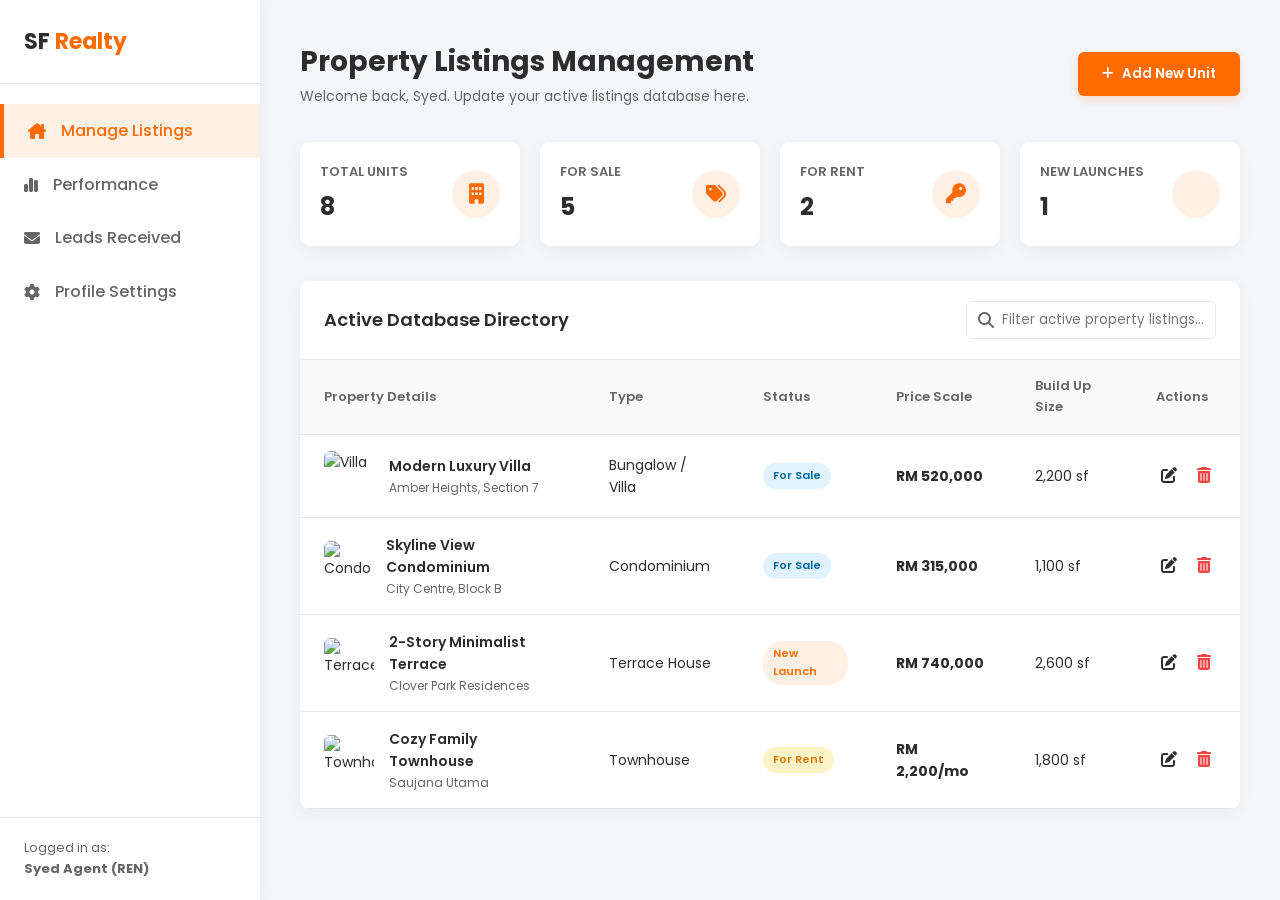
==== admin/index.html @ 4ae4e002 "feat: Implement modal functionality for property listing form; move script to admin.js" ====
<!DOCTYPE html>
<html lang="en">
<head>
    <meta charset="UTF-8">
    <meta name="viewport" content="width=device-width, initial-scale=1.0">
    <title>Admin Dashboard | SF Realty Management</title>
    <!-- Google Fonts & FontAwesome for Icons -->
    <link href="https://fonts.googleapis.com/css2?family=Poppins:wght@300;400;600;700&display=swap" rel="stylesheet">
    <link rel="stylesheet" href="https://cdnjs.cloudflare.com/ajax/libs/font-awesome/6.4.0/css/all.min.css">
    <link rel="stylesheet" href="../assets/css/base.css">
    <link rel="stylesheet" href="../assets/css/admin.css">
</head>
<body>

    <!-- Sidebar Management Navigation -->
    <div class="sidebar">
        <div class="sidebar-brand">SF <span>Realty</span></div>
        <ul class="sidebar-menu">
            <li class="active"><a href="#"><i class="fa-solid fa-house-chimney"></i> Manage Listings</a></li>
            <li><a href="#"><i class="fa-solid fa-chart-simple"></i> Performance</a></li>
            <li><a href="#"><i class="fa-solid fa-envelope"></i> Leads Received</a></li>
            <li><a href="#"><i class="fa-solid fa-gear"></i> Profile Settings</a></li>
        </ul>
        <div class="sidebar-footer">
            <p>Logged in as:</p>
            <strong>Syed Agent (REN)</strong>
        </div>
    </div>

    <!-- Main Working Panel -->
    <div class="main-content">
        
        <!-- Dashboard Top Header Bar -->
        <div class="admin-header">
            <div class="admin-title">
                <h1>Property Listings Management</h1>
                <p>Welcome back, Syed. Update your active listings database here.</p>
            </div>
            <button class="btn-add" id="openAddModalBtn"><i class="fa-solid fa-plus"></i> Add New Unit</button>
        </div>

        <!-- Quick Summary Stats Metrics -->
        <div class="stats-grid">
            <div class="stat-card">
                <div class="stat-info"><h3>Total Units</h3><p>8</p></div>
                <div class="stat-icon"><i class="fa-solid fa-building"></i></div>
            </div>
            <div class="stat-card">
                <div class="stat-info"><h3>For Sale</h3><p>5</p></div>
                <div class="stat-icon"><i class="fa-solid fa-tags"></i></div>
            </div>
            <div class="stat-card">
                <div class="stat-info"><h3>For Rent</h3><p>2</p></div>
                <div class="stat-icon"><i class="fa-solid fa-key"></i></div>
            </div>
            <div class="stat-card">
                <div class="stat-info"><h3>New Launches</h3><p>1</p></div>
                <div class="stat-icon"><i class="fa-solid fa-sparkles"></i></div>
            </div>
        </div>

        <!-- Interactive Listings Data Table Container -->
        <div class="table-container">
            <div class="table-header-tools">
                <h2>Active Database Directory</h2>
                <div class="search-bar">
                    <i class="fa-solid fa-magnifying-glass"></i>
                    <input type="text" placeholder="Filter active property listings...">
                </div>
            </div>
            
            <table>
                <thead>
                    <tr>
                        <th>Property Details</th>
                        <th>Type</th>
                        <th>Status</th>
                        <th>Price Scale</th>
                        <th>Build Up Size</th>
                        <th>Actions</th>
                    </tr>
                </thead>
                <tbody>
                    <!-- Mock Row 1 -->
                    <tr>
                        <td>
                            <div class="property-cell">
                                <img src="https://images.unsplash.com/photo-1600585154340-be6161a56a0c?auto=format&fit=crop&w=100&q=80" alt="Villa">
                                <div>
                                    <div class="property-name">Modern Luxury Villa</div>
                                    <div class="property-loc">Amber Heights, Section 7</div>
                                </div>
                            </div>
                        </td>
                        <td>Bungalow / Villa</td>
                        <td><span class="badge-status badge-sale">For Sale</span></td>
                        <td><strong>RM 520,000</strong></td>
                        <td>2,200 sf</td>
                        <td>
                            <div class="actions-cell">
                                <button class="btn-action btn-edit" title="Edit Listing"><i class="fa-solid fa-pen-to-square"></i></button>
                                <button class="btn-action btn-delete" title="Remove Listing"><i class="fa-solid fa-trash-can"></i></button>
                            </div>
                        </td>
                    </tr>
                    <!-- Mock Row 2 -->
                    <tr>
                        <td>
                            <div class="property-cell">
                                <img src="https://images.unsplash.com/photo-1605276374104-dee2a0ed3cd6?auto=format&fit=crop&w=100&q=80" alt="Condo">
                                <div>
                                    <div class="property-name">Skyline View Condominium</div>
                                    <div class="property-loc">City Centre, Block B</div>
                                </div>
                            </div>
                        </td>
                        <td>Condominium</td>
                        <td><span class="badge-status badge-sale">For Sale</span></td>
                        <td><strong>RM 315,000</strong></td>
                        <td>1,100 sf</td>
                        <td>
                            <div class="actions-cell">
                                <button class="btn-action btn-edit" title="Edit Listing"><i class="fa-solid fa-pen-to-square"></i></button>
                                <button class="btn-action btn-delete" title="Remove Listing"><i class="fa-solid fa-trash-can"></i></button>
                            </div>
                        </td>
                    </tr>
                    <!-- Mock Row 3 -->
                    <tr>
                        <td>
                            <div class="property-cell">
                                <img src="https://images.unsplash.com/photo-1580587771525-78b9dba3b914?auto=format&fit=crop&w=100&q=80" alt="Terrace">
                                <div>
                                    <div class="property-name">2-Story Minimalist Terrace</div>
                                    <div class="property-loc">Clover Park Residences</div>
                                </div>
                            </div>
                        </td>
                        <td>Terrace House</td>
                        <td><span class="badge-status badge-launch">New Launch</span></td>
                        <td><strong>RM 740,000</strong></td>
                        <td>2,600 sf</td>
                        <td>
                            <div class="actions-cell">
                                <button class="btn-action btn-edit" title="Edit Listing"><i class="fa-solid fa-pen-to-square"></i></button>
                                <button class="btn-action btn-delete" title="Remove Listing"><i class="fa-solid fa-trash-can"></i></button>
                            </div>
                        </td>
                    </tr>
                    <!-- Mock Row 4 -->
                    <tr>
                        <td>
                            <div class="property-cell">
                                <img src="https://images.unsplash.com/photo-1568605114967-8130f3a36994?auto=format&fit=crop&w=100&q=80" alt="Townhouse">
                                <div>
                                    <div class="property-name">Cozy Family Townhouse</div>
                                    <div class="property-loc">Saujana Utama</div>
                                </div>
                            </div>
                        </td>
                        <td>Townhouse</td>
                        <td><span class="badge-status badge-rent">For Rent</span></td>
                        <td><strong>RM 2,200/mo</strong></td>
                        <td>1,800 sf</td>
                        <td>
                            <div class="actions-cell">
                                <button class="btn-action btn-edit" title="Edit Listing"><i class="fa-solid fa-pen-to-square"></i></button>
                                <button class="btn-action btn-delete" title="Remove Listing"><i class="fa-solid fa-trash-can"></i></button>
                            </div>
                        </td>
                    </tr>
                </tbody>
            </table>
        </div>
    </div>

    <!-- Add New Listing Dialog Modal Overlay Box -->
    <div class="modal-overlay" id="addModalOverlay">
        <div class="modal-box">
            <div class="modal-header">
                <h3>Create New Property Record</h3>
                <button class="btn-close-modal" id="closeModalBtn">&times;</button>
            </div>
            <form class="modal-form" id="listingForm">
                <div class="form-group full-width">
                    <label>Property Listing Title</label>
                    <input type="text" placeholder="e.g., Luxury Corner Lot Semi-D" required>
                </div>
                <div class="form-group full-width">
                    <label>Location Area Address</label>
                    <input type="text" placeholder="e.g., Setia Alam, Shah Alam" required>
                </div>
                <div class="form-group">
                    <label>Listing Status</label>
                    <select required>
                        <option value="sale">For Sale</option>
                        <option value="rent">For Rent</option>
                        <option value="launch">New Launch</option>
                    </select>
                </div>
                <div class="form-group">
                    <label>Property Category</label>
                    <select required>
                        <option value="terrace">Terrace House</option>
                        <option value="condo">Condominium</option>
                        <option value="semi-d">Semi-D</option>
                        <option value="bungalow">Bungalow</option>
                    </select>
                </div>
                <div class="form-group">
                    <label>Price Value (RM)</label>
                    <input type="text" placeholder="e.g., 650000" required>
                </div>
                <div class="form-group">
                    <label>Build Up Size (sf)</label>
                    <input type="number" placeholder="e.g., 1500" required>
                </div>
                <div class="form-group">
                    <label>Bedrooms Count</label>
                    <input type="number" placeholder="e.g., 4" required>
                </div>
                <div class="form-group">
                    <label>Bathrooms Count</label>
                    <input type="number" placeholder="e.g., 3" required>
                </div>
                <div class="form-group full-width">
                    <label>Image Reference Link URL</label>
                    <input type="url" placeholder="https://images.unsplash.com/..." required>
                </div>
                <div class="modal-footer">
                    <button type="button" class="btn-cancel" id="cancelModalBtn">Cancel</button>
                    <button type="submit" class="btn-save">Publish Listing</button>
                </div>
            </form>
        </div>
    </div>

    <script src="../assets/js/admin.js"></script>
</body>
</html>
---- assets/css/base.css ----
/* --- Shared Theme Variables --- */
:root {
    --primary-orange: #FF6B00;
    --dark-orange: #E05E00;
    --light-orange: #FFF0E6;
    --pure-white: #FFFFFF;
    --text-dark: #2D2D2D;
    --text-muted: #666666;
    --shadow: 0 4px 15px rgba(0, 0, 0, 0.05);
}

/* --- Shared Reset & Base Styles --- */
* {
    margin: 0;
    padding: 0;
    box-sizing: border-box;
    font-family: 'Poppins', sans-serif;
}

body {
    color: var(--text-dark);
    line-height: 1.6;
}

a {
    text-decoration: none;
    color: inherit;
}

/* --- Shared Responsive Helpers --- */
@media (max-width: 768px) {
    body {
        min-width: 320px;
    }
}
---- assets/css/admin.css ----
:root {
    --off-white: #F4F6F9;
    --border-color: #E5E7EB;
    --danger-red: #EF4444;
    --success-green: #10B981;
}

body {
    background-color: var(--off-white);
    display: flex;
    min-height: 100vh;
}

/* --- Sidebar Navigation --- */
.sidebar {
    width: 260px;
    background-color: var(--pure-white);
    box-shadow: 2px 0 15px rgba(0,0,0,0.05);
    display: flex;
    flex-direction: column;
    position: fixed;
    height: 100vh;
    z-index: 10;
}

.sidebar-brand {
    padding: 24px;
    font-size: 22px;
    font-weight: 700;
    border-bottom: 1px solid var(--border-color);
}

.sidebar-brand span {
    color: var(--primary-orange);
}

.sidebar-menu {
    list-style: none;
    padding: 20px 0;
    flex-grow: 1;
}

.sidebar-menu li a {
    display: flex;
    align-items: center;
    gap: 15px;
    padding: 14px 24px;
    color: var(--text-muted);
    text-decoration: none;
    font-weight: 500;
    transition: all 0.3s;
}

.sidebar-menu li.active a,
.sidebar-menu li a:hover {
    color: var(--primary-orange);
    background-color: var(--light-orange);
    border-left: 4px solid var(--primary-orange);
}

.sidebar-footer {
    padding: 20px 24px;
    border-top: 1px solid var(--border-color);
    font-size: 13px;
    color: var(--text-muted);
}

/* --- Main Content Wrapper --- */
.main-content {
    margin-left: 260px;
    flex-grow: 1;
    padding: 40px;
}

/* --- Top Admin Bar --- */
.admin-header {
    display: flex;
    justify-content: space-between;
    align-items: center;
    margin-bottom: 35px;
}

.admin-title h1 {
    font-size: 28px;
    font-weight: 700;
}

.admin-title p {
    color: var(--text-muted);
    font-size: 14px;
}

.btn-add {
    background-color: var(--primary-orange);
    color: var(--pure-white);
    border: none;
    padding: 12px 24px;
    border-radius: 6px;
    font-weight: 600;
    cursor: pointer;
    display: flex;
    align-items: center;
    gap: 8px;
    box-shadow: 0 4px 10px rgba(255, 107, 0, 0.2);
    transition: background 0.3s;
}

.btn-add:hover {
    background-color: var(--dark-orange);
}

/* --- Overview Analytics Cards --- */
.stats-grid {
    display: grid;
    grid-template-columns: repeat(4, 1fr);
    gap: 20px;
    margin-bottom: 35px;
}

.stat-card {
    background-color: var(--pure-white);
    padding: 20px;
    border-radius: 10px;
    box-shadow: var(--shadow);
    display: flex;
    justify-content: space-between;
    align-items: center;
}

.stat-info h3 {
    font-size: 13px;
    color: var(--text-muted);
    text-transform: uppercase;
    margin-bottom: 5px;
    font-weight: 600;
}

.stat-info p {
    font-size: 24px;
    font-weight: 700;
}

.stat-icon {
    width: 48px;
    height: 48px;
    border-radius: 50%;
    background-color: var(--light-orange);
    color: var(--primary-orange);
    display: flex;
    align-items: center;
    justify-content: center;
    font-size: 20px;
}

/* --- Listings Table Design --- */
.table-container {
    background-color: var(--pure-white);
    border-radius: 10px;
    box-shadow: var(--shadow);
    overflow: hidden;
}

.table-header-tools {
    padding: 20px 24px;
    border-bottom: 1px solid var(--border-color);
    display: flex;
    justify-content: space-between;
    align-items: center;
}

.table-header-tools h2 {
    font-size: 18px;
    font-weight: 600;
}

.search-bar {
    position: relative;
}

.search-bar input {
    padding: 8px 12px 8px 35px;
    border: 1px solid var(--border-color);
    border-radius: 6px;
    outline: none;
    width: 250px;
}

.search-bar i {
    position: absolute;
    left: 12px;
    top: 50%;
    transform: translateY(-50%);
    color: var(--text-muted);
}

table {
    width: 100%;
    border-collapse: collapse;
    text-align: left;
}

th {
    background-color: #FAFAFA;
    color: var(--text-muted);
    font-weight: 600;
    font-size: 13px;
    padding: 16px 24px;
    border-bottom: 1px solid var(--border-color);
}

td {
    padding: 16px 24px;
    border-bottom: 1px solid var(--border-color);
    font-size: 14px;
    vertical-align: middle;
}

.property-cell {
    display: flex;
    align-items: center;
    gap: 15px;
}

.property-cell img {
    width: 50px;
    height: 50px;
    object-fit: cover;
    border-radius: 6px;
}

.property-name {
    font-weight: 600;
}

.property-loc {
    font-size: 12px;
    color: var(--text-muted);
}

.badge-status {
    padding: 4px 10px;
    font-size: 11px;
    font-weight: 600;
    border-radius: 20px;
    display: inline-block;
}

.badge-sale {
    background-color: #E0F2FE;
    color: #0369A1;
}

.badge-rent {
    background-color: #FEF3C7;
    color: #D97706;
}

.badge-launch {
    background-color: var(--light-orange);
    color: var(--primary-orange);
}

.actions-cell {
    display: flex;
    gap: 10px;
}

.btn-action {
    border: none;
    background: none;
    cursor: pointer;
    font-size: 16px;
    padding: 5px;
    border-radius: 4px;
    transition: background 0.2s;
}

.btn-edit {
    color: var(--text-dark);
}

.btn-edit:hover {
    background-color: #F3F4F6;
    color: var(--primary-orange);
}

.btn-delete {
    color: var(--danger-red);
}

.btn-delete:hover {
    background-color: #FEE2E2;
}

/* --- Modal Form Dialog Box --- */
.modal-overlay {
    position: fixed;
    top: 0;
    left: 0;
    width: 100%;
    height: 100%;
    background: rgba(0, 0, 0, 0.4);
    display: flex;
    align-items: center;
    justify-content: center;
    z-index: 100;
    opacity: 0;
    pointer-events: none;
    transition: opacity 0.3s ease;
}

.modal-overlay.active {
    opacity: 1;
    pointer-events: auto;
}

.modal-box {
    background-color: var(--pure-white);
    width: 600px;
    border-radius: 12px;
    box-shadow: 0 20px 25px -5px rgba(0,0,0,0.1);
    overflow: hidden;
    transform: translateY(-20px);
    transition: transform 0.3s ease;
}

.modal-overlay.active .modal-box {
    transform: translateY(0);
}

.modal-header {
    padding: 20px 24px;
    background-color: #FAFAFA;
    border-bottom: 1px solid var(--border-color);
    display: flex;
    justify-content: space-between;
    align-items: center;
}

.modal-header h3 {
    font-size: 18px;
    font-weight: 600;
}

.btn-close-modal {
    background: none;
    border: none;
    font-size: 20px;
    cursor: pointer;
    color: var(--text-muted);
}

.modal-form {
    padding: 24px;
    display: grid;
    grid-template-columns: repeat(2, 1fr);
    gap: 20px;
}

.form-group {
    display: flex;
    flex-direction: column;
    gap: 6px;
}

.form-group.full-width {
    grid-column: span 2;
}

.form-group label {
    font-size: 13px;
    font-weight: 600;
    color: var(--text-dark);
}

.form-group input,
.form-group select {
    padding: 10px;
    border: 1px solid var(--border-color);
    border-radius: 6px;
    outline: none;
    font-size: 14px;
}

.form-group input:focus,
.form-group select:focus {
    border-color: var(--primary-orange);
}

.modal-footer {
    grid-column: span 2;
    display: flex;
    justify-content: flex-end;
    gap: 12px;
    margin-top: 10px;
}

.btn-cancel {
    background-color: #E5E7EB;
    color: var(--text-dark);
    border: none;
    padding: 10px 20px;
    border-radius: 6px;
    font-weight: 600;
    cursor: pointer;
}

.btn-save {
    background-color: var(--primary-orange);
    color: var(--pure-white);
    border: none;
    padding: 10px 20px;
    border-radius: 6px;
    font-weight: 600;
    cursor: pointer;
}

.btn-save:hover {
    background-color: var(--dark-orange);
}

/* --- Responsive Viewports --- */
@media (max-width: 1024px) {
    .stats-grid {
        grid-template-columns: repeat(2, 1fr);
    }
}

@media (max-width: 768px) {
    .sidebar {
        display: none;
    }

    .main-content {
        margin-left: 0;
        padding: 20px;
    }

    .stats-grid {
        grid-template-columns: 1fr;
    }
}
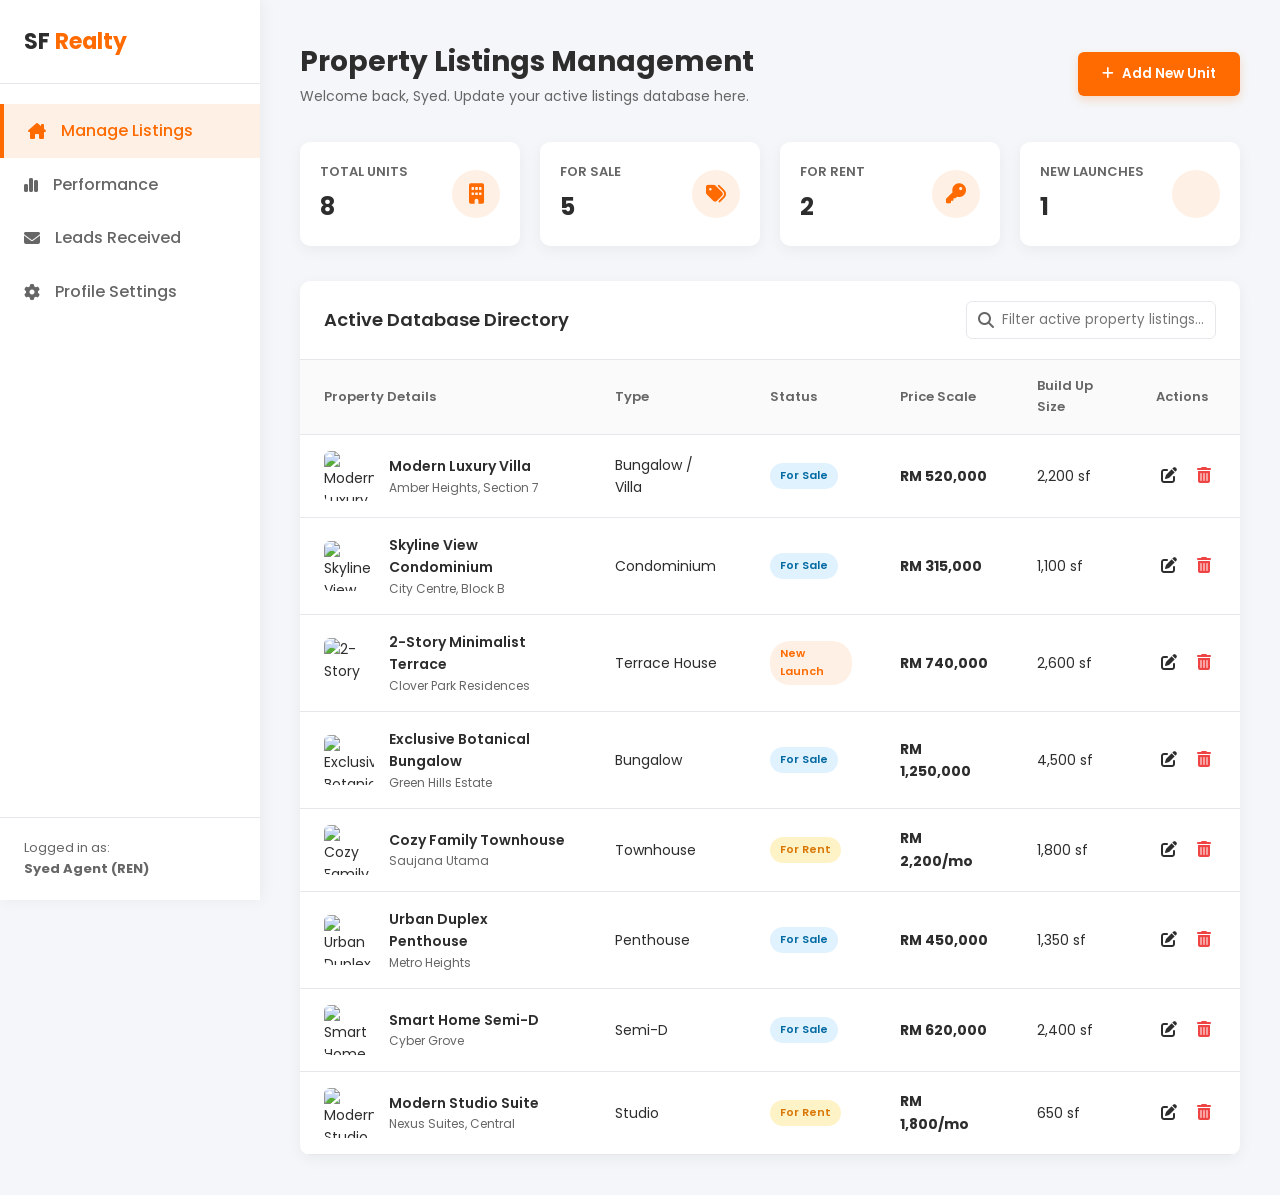
==== commit 828a3c6f: "feat: Enhance admin dashboard with dynamic property listing features; update modal and form elements" ====
--- a/admin/index.html
+++ b/admin/index.html
@@ -42,19 +42,19 @@
         <!-- Quick Summary Stats Metrics -->
         <div class="stats-grid">
             <div class="stat-card">
-                <div class="stat-info"><h3>Total Units</h3><p>8</p></div>
+                <div class="stat-info"><h3>Total Units</h3><p id="totalUnitsCount">8</p></div>
                 <div class="stat-icon"><i class="fa-solid fa-building"></i></div>
             </div>
             <div class="stat-card">
-                <div class="stat-info"><h3>For Sale</h3><p>5</p></div>
+                <div class="stat-info"><h3>For Sale</h3><p id="forSaleCount">5</p></div>
                 <div class="stat-icon"><i class="fa-solid fa-tags"></i></div>
             </div>
             <div class="stat-card">
-                <div class="stat-info"><h3>For Rent</h3><p>2</p></div>
+                <div class="stat-info"><h3>For Rent</h3><p id="forRentCount">2</p></div>
                 <div class="stat-icon"><i class="fa-solid fa-key"></i></div>
             </div>
             <div class="stat-card">
-                <div class="stat-info"><h3>New Launches</h3><p>1</p></div>
+                <div class="stat-info"><h3>New Launches</h3><p id="newLaunchCount">1</p></div>
                 <div class="stat-icon"><i class="fa-solid fa-sparkles"></i></div>
             </div>
         </div>
@@ -65,7 +65,7 @@
                 <h2>Active Database Directory</h2>
                 <div class="search-bar">
                     <i class="fa-solid fa-magnifying-glass"></i>
-                    <input type="text" placeholder="Filter active property listings...">
+                    <input type="text" id="listingSearchInput" placeholder="Filter active property listings...">
                 </div>
             </div>
             
@@ -80,7 +80,7 @@
                         <th>Actions</th>
                     </tr>
                 </thead>
-                <tbody>
+                <tbody id="listingTableBody">
                     <!-- Mock Row 1 -->
                     <tr>
                         <td>
@@ -178,21 +178,21 @@
     <div class="modal-overlay" id="addModalOverlay">
         <div class="modal-box">
             <div class="modal-header">
-                <h3>Create New Property Record</h3>
+                <h3 id="modalTitle">Create New Property Record</h3>
                 <button class="btn-close-modal" id="closeModalBtn">&times;</button>
             </div>
             <form class="modal-form" id="listingForm">
                 <div class="form-group full-width">
                     <label>Property Listing Title</label>
-                    <input type="text" placeholder="e.g., Luxury Corner Lot Semi-D" required>
+                    <input type="text" id="listingTitleInput" name="title" placeholder="e.g., Luxury Corner Lot Semi-D" required>
                 </div>
                 <div class="form-group full-width">
                     <label>Location Area Address</label>
-                    <input type="text" placeholder="e.g., Setia Alam, Shah Alam" required>
+                    <input type="text" id="listingLocationInput" name="location" placeholder="e.g., Setia Alam, Shah Alam" required>
                 </div>
                 <div class="form-group">
                     <label>Listing Status</label>
-                    <select required>
+                    <select id="listingStatusInput" name="status" required>
                         <option value="sale">For Sale</option>
                         <option value="rent">For Rent</option>
                         <option value="launch">New Launch</option>
@@ -200,36 +200,39 @@
                 </div>
                 <div class="form-group">
                     <label>Property Category</label>
-                    <select required>
+                    <select id="listingTypeInput" name="type" required>
                         <option value="terrace">Terrace House</option>
                         <option value="condo">Condominium</option>
                         <option value="semi-d">Semi-D</option>
                         <option value="bungalow">Bungalow</option>
+                        <option value="townhouse">Townhouse</option>
+                        <option value="penthouse">Penthouse</option>
+                        <option value="studio">Studio</option>
                     </select>
                 </div>
                 <div class="form-group">
                     <label>Price Value (RM)</label>
-                    <input type="text" placeholder="e.g., 650000" required>
+                    <input type="text" id="listingPriceInput" name="price" placeholder="e.g., 650000" required>
                 </div>
                 <div class="form-group">
                     <label>Build Up Size (sf)</label>
-                    <input type="number" placeholder="e.g., 1500" required>
+                    <input type="number" id="listingSizeInput" name="size" placeholder="e.g., 1500" required>
                 </div>
                 <div class="form-group">
                     <label>Bedrooms Count</label>
-                    <input type="number" placeholder="e.g., 4" required>
+                    <input type="number" id="listingBedroomsInput" name="bedrooms" placeholder="e.g., 4" required>
                 </div>
                 <div class="form-group">
                     <label>Bathrooms Count</label>
-                    <input type="number" placeholder="e.g., 3" required>
+                    <input type="number" id="listingBathroomsInput" name="bathrooms" placeholder="e.g., 3" required>
                 </div>
                 <div class="form-group full-width">
                     <label>Image Reference Link URL</label>
-                    <input type="url" placeholder="https://images.unsplash.com/..." required>
+                    <input type="url" id="listingImageInput" name="image" placeholder="https://images.unsplash.com/..." required>
                 </div>
                 <div class="modal-footer">
                     <button type="button" class="btn-cancel" id="cancelModalBtn">Cancel</button>
-                    <button type="submit" class="btn-save">Publish Listing</button>
+                    <button type="submit" class="btn-save" id="submitListingBtn">Publish Listing</button>
                 </div>
             </form>
         </div>
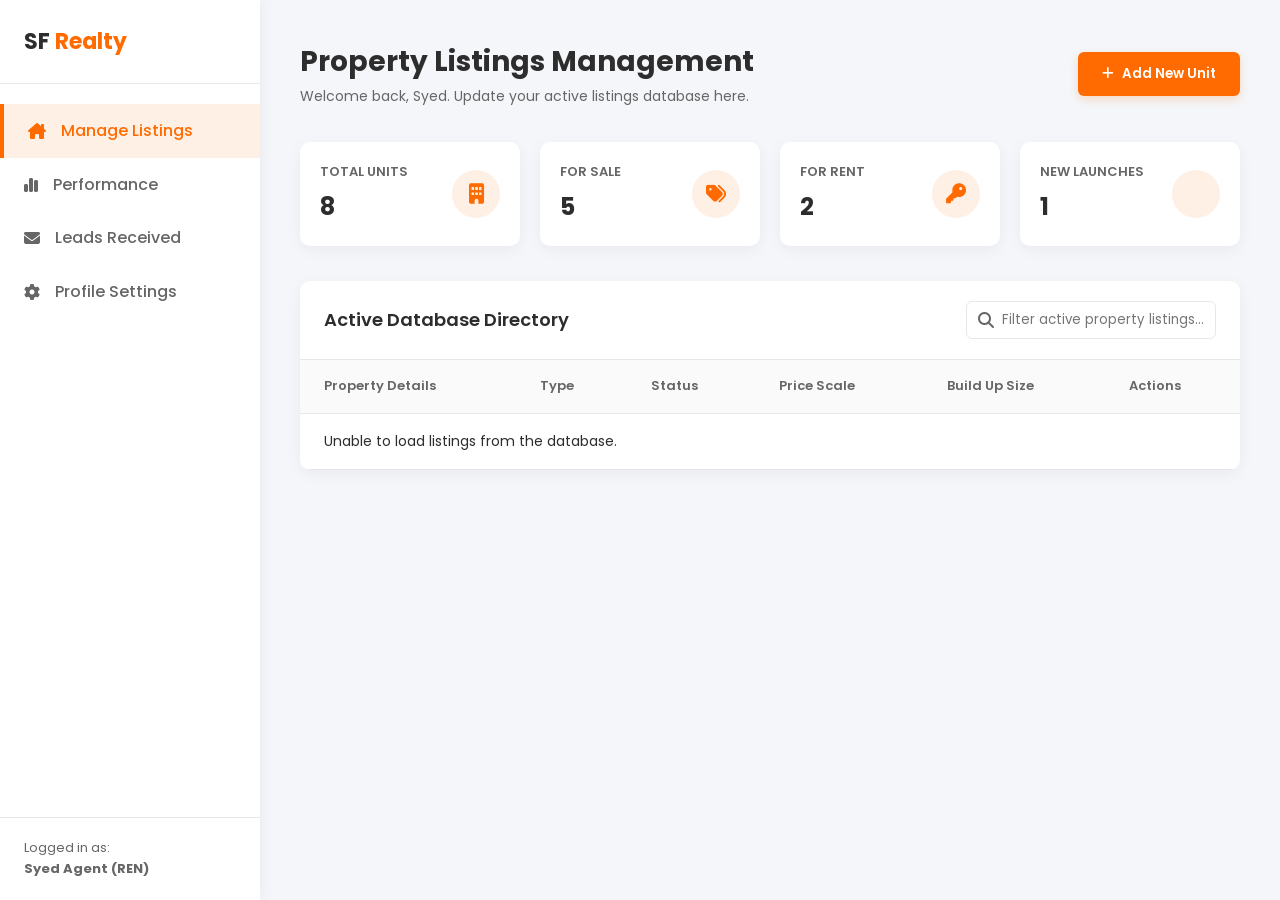
==== commit bc9be401: "feat: Implement API for property listings; add CRUD operations and integrate with frontend" ====
--- a/admin/index.html
+++ b/admin/index.html
@@ -238,6 +238,9 @@
         </div>
     </div>
 
+    <script>
+        window.sfRealtyApiUrl = '../api/listings.php';
+    </script>
     <script src="../assets/js/admin.js"></script>
 </body>
 </html>
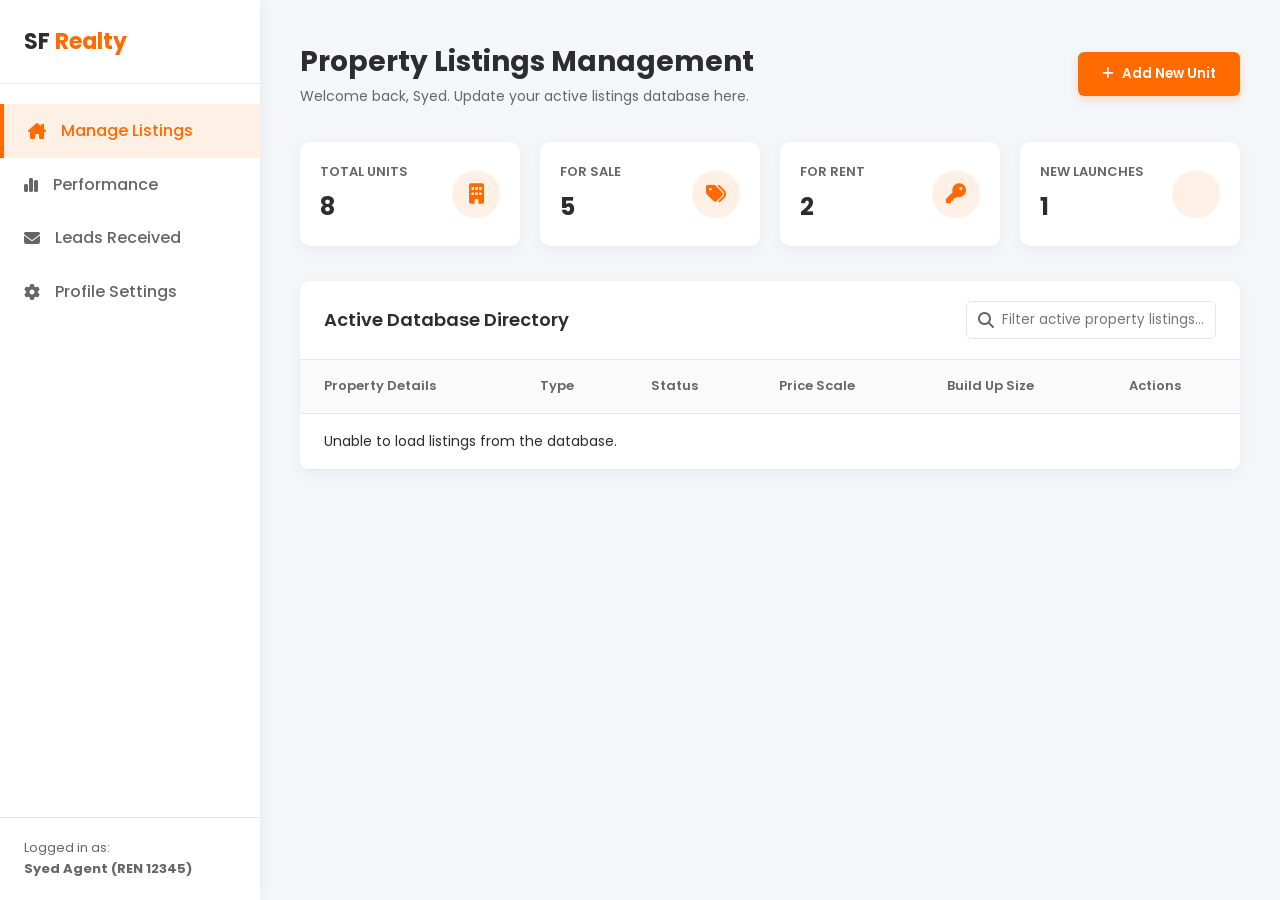
==== commit 4aff50c9: "Update REN number across site" ====
--- a/admin/index.html
+++ b/admin/index.html
@@ -23,7 +23,7 @@
         </ul>
         <div class="sidebar-footer">
             <p>Logged in as:</p>
-            <strong>Syed Agent (REN)</strong>
+            <strong>Syed Agent (REN 12345)</strong>
         </div>
     </div>
 
@@ -243,4 +243,4 @@
     </script>
     <script src="../assets/js/admin.js"></script>
 </body>
-</html>+</html>
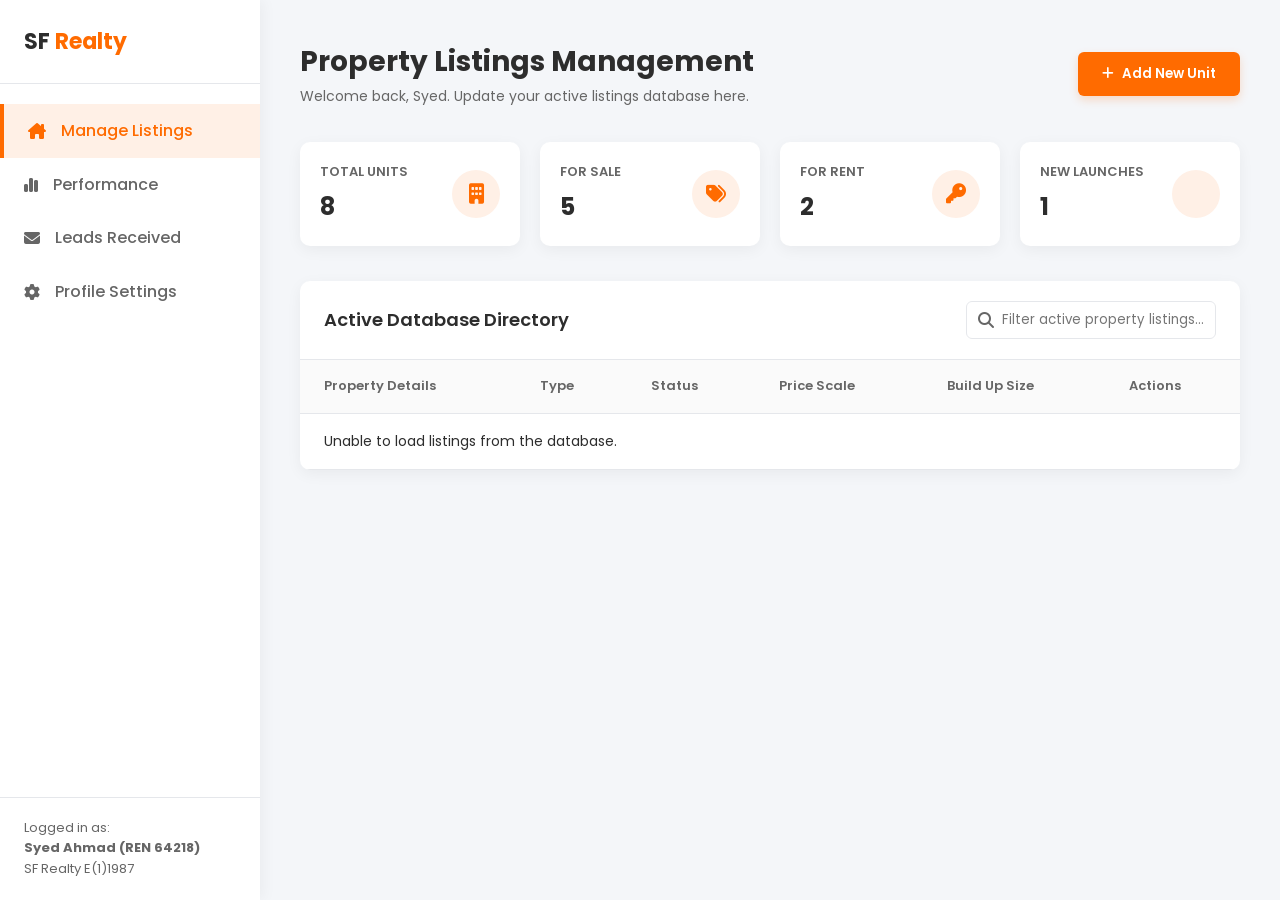
==== commit f1fbf8d0: "Update agent branding and contact details" ====
--- a/admin/index.html
+++ b/admin/index.html
@@ -23,7 +23,8 @@
         </ul>
         <div class="sidebar-footer">
             <p>Logged in as:</p>
-            <strong>Syed Agent (REN 12345)</strong>
+            <strong>Syed Ahmad (REN 64218)</strong>
+            <p>SF Realty E(1)1987</p>
         </div>
     </div>
 
